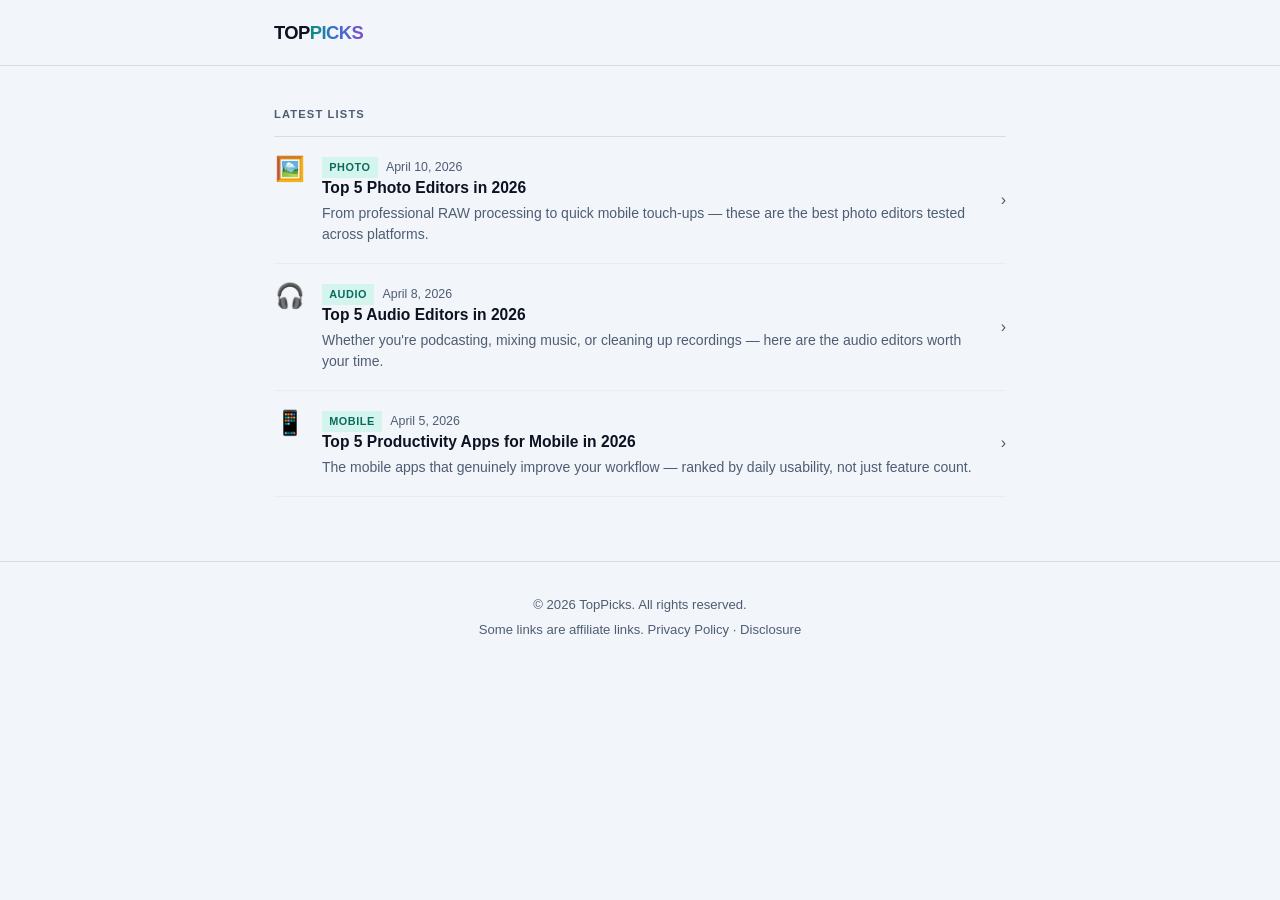
==== index.html @ a7ff0e2b "buildvs" ====
<!DOCTYPE html>
<html lang="en">
<head>
  <meta charset="UTF-8" />
  <meta name="viewport" content="width=device-width, initial-scale=1.0" />
  <title>TopPicks — Best Software & Apps Reviewed</title>
  <meta name="description" content="Honest, hands-on top-5 lists for the software and apps that actually matter. Photo editors, audio tools, mobile apps and more." />
  <link rel="stylesheet" href="style.css" />
</head>
<body>

  <header class="site-header">
    <div class="site-wrapper">
      <a class="site-logo" href="index.html">Top<span>Picks</span></a>
    </div>
  </header>

  <main>
    <div class="site-wrapper">

      <!-- Latest Posts -->
      <section id="categories">
        <p class="section-title">Latest Lists</p>
        <div class="post-list">

          <article class="post-card">
            <div class="post-card-icon">🖼️</div>
            <div class="post-card-body">
              <div class="post-card-meta">
                <span class="tag">Photo</span>
                April 10, 2026
              </div>
              <h2 class="post-card-title">
                <a href="tops/photo-editors.html">Top 5 Photo Editors in 2026</a>
              </h2>
              <p class="post-card-excerpt">From professional RAW processing to quick mobile touch-ups — these are the best photo editors tested across platforms.</p>
            </div>
            <div class="post-card-arrow">›</div>
          </article>

          <article class="post-card">
            <div class="post-card-icon">🎧</div>
            <div class="post-card-body">
              <div class="post-card-meta">
                <span class="tag">Audio</span>
                April 8, 2026
              </div>
              <h2 class="post-card-title">
                <a href="tops/audio-editors.html">Top 5 Audio Editors in 2026</a>
              </h2>
              <p class="post-card-excerpt">Whether you're podcasting, mixing music, or cleaning up recordings — here are the audio editors worth your time.</p>
            </div>
            <div class="post-card-arrow">›</div>
          </article>

          <article class="post-card">
            <div class="post-card-icon">📱</div>
            <div class="post-card-body">
              <div class="post-card-meta">
                <span class="tag">Mobile</span>
                April 5, 2026
              </div>
              <h2 class="post-card-title">
                <a href="tops/mobile-apps.html">Top 5 Productivity Apps for Mobile in 2026</a>
              </h2>
              <p class="post-card-excerpt">The mobile apps that genuinely improve your workflow — ranked by daily usability, not just feature count.</p>
            </div>
            <div class="post-card-arrow">›</div>
          </article>

        </div>
      </section>

</div>
  </main>

  <footer class="site-footer">
    <div class="site-wrapper">
      <p>&copy; 2026 TopPicks. All rights reserved.</p>
      <p>Some links are affiliate links. <a href="#">Privacy Policy</a> · <a href="#">Disclosure</a></p>
    </div>
  </footer>

</body>
</html>
---- style.css ----
/* =====================
   Aurora Borealis Theme
   ===================== */
:root {
  --bg: #f2f5f9;
  --bg-card: #ffffff;
  --bg-card-alt: #eaeff6;
  --text: #0c1221;
  --text-muted: #4e5d73;
  --border: #d6dde8;
  --border-subtle: #e8edf4;
  --accent: #0a8f7c;
  --accent-hover: #067060;
  --accent-text: #ffffff;
  --tag-bg: #d4f4ee;
  --tag-text: #0a6b5c;
  --rank-1: #0a8f7c;
  --rank-2: #3b6fd4;
  --rank-3: #7c4dcc;
  --aurora-a: #0a8f7c;
  --aurora-b: #3b6fd4;
  --aurora-c: #7c4dcc;
}

@media (prefers-color-scheme: dark) {
  :root {
    --bg: #070c14;
    --bg-card: #0d1422;
    --bg-card-alt: #111c2e;
    --text: #dce6f4;
    --text-muted: #5d7494;
    --border: #162030;
    --border-subtle: #111c2e;
    --accent: #2dd4bf;
    --accent-hover: #5eead4;
    --accent-text: #070c14;
    --tag-bg: #0d2a28;
    --tag-text: #2dd4bf;
    --rank-1: #2dd4bf;
    --rank-2: #60a5fa;
    --rank-3: #a78bfa;
    --aurora-a: #2dd4bf;
    --aurora-b: #60a5fa;
    --aurora-c: #a78bfa;
  }
}

/* =====================
   Reset & Base
   ===================== */
*, *::before, *::after {
  box-sizing: border-box;
  margin: 0;
  padding: 0;
}

html {
  font-size: 16px;
  -webkit-text-size-adjust: 100%;
}

body {
  background-color: var(--bg);
  color: var(--text);
  font-family: -apple-system, BlinkMacSystemFont, "Segoe UI", Roboto, "Helvetica Neue", Arial, sans-serif;
  line-height: 1.6;
  min-height: 100vh;
}

a {
  color: var(--accent);
  text-decoration: none;
}

a:hover {
  color: var(--accent-hover);
  text-decoration: underline;
}

/* =====================
   Layout
   ===================== */
.site-wrapper {
  max-width: 780px;
  margin: 0 auto;
  padding: 0 1rem;
}

/* =====================
   Site Header
   ===================== */
.site-header {
  border-bottom: 1px solid var(--border);
  padding: 1.1rem 0;
  margin-bottom: 2.5rem;
}

.site-header .site-wrapper {
  display: flex;
  align-items: center;
}

.site-logo {
  font-size: 1.15rem;
  font-weight: 800;
  color: var(--text);
  letter-spacing: -0.03em;
  text-transform: uppercase;
}

.site-logo span {
  background: linear-gradient(90deg, var(--aurora-a), var(--aurora-b), var(--aurora-c));
  -webkit-background-clip: text;
  -webkit-text-fill-color: transparent;
  background-clip: text;
}

/* =====================
   Site Footer
   ===================== */
.site-footer {
  border-top: 1px solid var(--border);
  margin-top: 4rem;
  padding: 2rem 0;
  color: var(--text-muted);
  font-size: 0.82rem;
  text-align: center;
}

.site-footer p + p {
  margin-top: 0.3rem;
}

.site-footer a {
  color: var(--text-muted);
}

.site-footer a:hover {
  color: var(--accent);
}

/* =====================
   Index Page — Post List
   ===================== */
.section-title {
  font-size: 0.7rem;
  font-weight: 700;
  letter-spacing: 0.1em;
  text-transform: uppercase;
  color: var(--text-muted);
  margin-bottom: 0.75rem;
}

.post-list {
  display: flex;
  flex-direction: column;
  border-top: 1px solid var(--border);
  margin-bottom: 2.5rem;
}

.post-card {
  display: flex;
  align-items: flex-start;
  gap: 1rem;
  padding: 1.1rem 0;
  border-bottom: 1px solid var(--border-subtle);
  transition: background 0.1s;
}

.post-card:hover .post-card-title a {
  color: var(--accent);
}

.post-card-icon {
  font-size: 1.5rem;
  line-height: 1;
  flex-shrink: 0;
  margin-top: 0.15rem;
  width: 2rem;
  text-align: center;
}

.post-card-body {
  flex: 1;
  min-width: 0;
}

.post-card-title {
  font-size: 0.975rem;
  font-weight: 600;
  color: var(--text);
  line-height: 1.3;
}

.post-card-title a {
  color: inherit;
  transition: color 0.1s;
}

.post-card-title a:hover {
  text-decoration: none;
}

.post-card-meta {
  font-size: 0.775rem;
  color: var(--text-muted);
  margin-top: 0.2rem;
}

.post-card-excerpt {
  font-size: 0.875rem;
  color: var(--text-muted);
  margin-top: 0.3rem;
  line-height: 1.5;
}

.post-card-arrow {
  color: var(--text-muted);
  font-size: 1rem;
  flex-shrink: 0;
  align-self: center;
}

/* Tag pill */
.tag {
  display: inline-block;
  background: var(--tag-bg);
  color: var(--tag-text);
  font-size: 0.68rem;
  font-weight: 700;
  letter-spacing: 0.05em;
  padding: 0.1rem 0.45rem;
  margin-right: 0.35rem;
  text-transform: uppercase;
}

/* =====================
   Top Page — Header
   ===================== */
.page-header {
  margin-bottom: 2rem;
  padding-bottom: 1.25rem;
  border-bottom: 1px solid var(--border);
}

.breadcrumb {
  font-size: 0.78rem;
  color: var(--text-muted);
  margin-bottom: 0.6rem;
}

.breadcrumb a {
  color: var(--text-muted);
}

.breadcrumb a:hover {
  color: var(--accent);
  text-decoration: none;
}

.page-header h1 {
  font-size: 1.5rem;
  font-weight: 800;
  line-height: 1.2;
  letter-spacing: -0.03em;
  margin-bottom: 0.4rem;
}

.page-header .subtitle {
  color: var(--text-muted);
  font-size: 0.9rem;
}

.page-header .updated {
  font-size: 0.75rem;
  color: var(--text-muted);
  margin-top: 0.4rem;
}

/* =====================
   Top Page — Ranking Cards
   ===================== */
.top-list {
  display: flex;
  flex-direction: column;
  gap: 0;
  margin-bottom: 2.5rem;
  border-top: 1px solid var(--border);
}

.top-card {
  background: var(--bg-card);
  border-bottom: 1px solid var(--border);
}

.top-card-header {
  display: flex;
  align-items: center;
  gap: 0.85rem;
  padding: 0.9rem 1rem;
  background: var(--bg-card-alt);
  border-bottom: 1px solid var(--border-subtle);
}

.rank-badge {
  font-size: 0.7rem;
  font-weight: 800;
  width: 1.75rem;
  height: 1.75rem;
  display: flex;
  align-items: center;
  justify-content: center;
  flex-shrink: 0;
  letter-spacing: 0.02em;
  color: var(--accent-text);
}

.rank-badge.gold   { background: var(--rank-1); }
.rank-badge.silver { background: var(--rank-2); }
.rank-badge.bronze { background: var(--rank-3); }
.rank-badge:not(.gold):not(.silver):not(.bronze) {
  background: var(--border);
  color: var(--text-muted);
}

.top-card-name {
  font-size: 1rem;
  font-weight: 700;
  flex: 1;
}

.top-card-badge {
  font-size: 0.68rem;
  font-weight: 700;
  padding: 0.15rem 0.5rem;
  letter-spacing: 0.04em;
  text-transform: uppercase;
  white-space: nowrap;
}

.badge-best    { background: #d4f4ee; color: #0a5c50; }
.badge-popular { background: #e0e8fb; color: #2a4eaa; }
.badge-value   { background: #ede9fc; color: #5a30b5; }
.badge-free    { background: #dff5fe; color: #0c5474; }
.badge-pro     { background: #fde8f4; color: #862155; }

@media (prefers-color-scheme: dark) {
  .badge-best    { background: #0b2e28; color: #2dd4bf; }
  .badge-popular { background: #0f1e3e; color: #60a5fa; }
  .badge-value   { background: #1c1040; color: #a78bfa; }
  .badge-free    { background: #082234; color: #38bdf8; }
  .badge-pro     { background: #2a0a1e; color: #f0abcb; }
}

.top-card-body {
  padding: 1rem 1rem;
}

.top-card-desc {
  font-size: 0.875rem;
  color: var(--text-muted);
  margin-bottom: 1rem;
  line-height: 1.6;
}

.pros-cons {
  display: grid;
  grid-template-columns: 1fr 1fr;
  gap: 0.75rem;
  margin-bottom: 1rem;
}

.pros, .cons {
  font-size: 0.8rem;
}

.pros strong, .cons strong {
  display: block;
  font-size: 0.68rem;
  font-weight: 700;
  letter-spacing: 0.08em;
  text-transform: uppercase;
  margin-bottom: 0.35rem;
}

.pros strong { color: var(--aurora-a); }
.cons strong { color: #e05c5c; }

.pros ul, .cons ul {
  list-style: none;
  display: flex;
  flex-direction: column;
  gap: 0.25rem;
}

.pros li::before { content: "+ "; color: var(--aurora-a); font-weight: 700; }
.cons li::before { content: "− "; color: #e05c5c; font-weight: 700; }

.top-card-footer {
  display: flex;
  align-items: center;
  justify-content: space-between;
  flex-wrap: wrap;
  gap: 0.75rem;
  padding: 0.8rem 1rem;
  border-top: 1px solid var(--border-subtle);
  background: var(--bg-card-alt);
}

.price-label {
  font-size: 0.82rem;
  color: var(--text-muted);
}

.price-label strong {
  color: var(--text);
  font-size: 0.95rem;
}

.btn {
  display: inline-block;
  padding: 0.5rem 1rem;
  font-size: 0.82rem;
  font-weight: 700;
  cursor: pointer;
  border: none;
  transition: opacity 0.15s;
  text-align: center;
  letter-spacing: 0.02em;
  text-transform: uppercase;
}

.btn-primary {
  background: linear-gradient(90deg, var(--aurora-a), var(--aurora-b));
  color: #fff;
}

.btn-primary:hover {
  opacity: 0.85;
  color: #fff;
  text-decoration: none;
}

/* =====================
   Disclaimer box
   ===================== */
.disclaimer {
  border-left: 3px solid var(--accent);
  padding: 0.85rem 1rem;
  font-size: 0.8rem;
  color: var(--text-muted);
  line-height: 1.6;
  margin-bottom: 2rem;
  background: var(--bg-card-alt);
}

/* =====================
   Responsive — Tablet+
   ===================== */
@media (min-width: 600px) {
  .site-wrapper {
    padding: 0 1.5rem;
  }

  .page-header h1 {
    font-size: 1.9rem;
  }
}
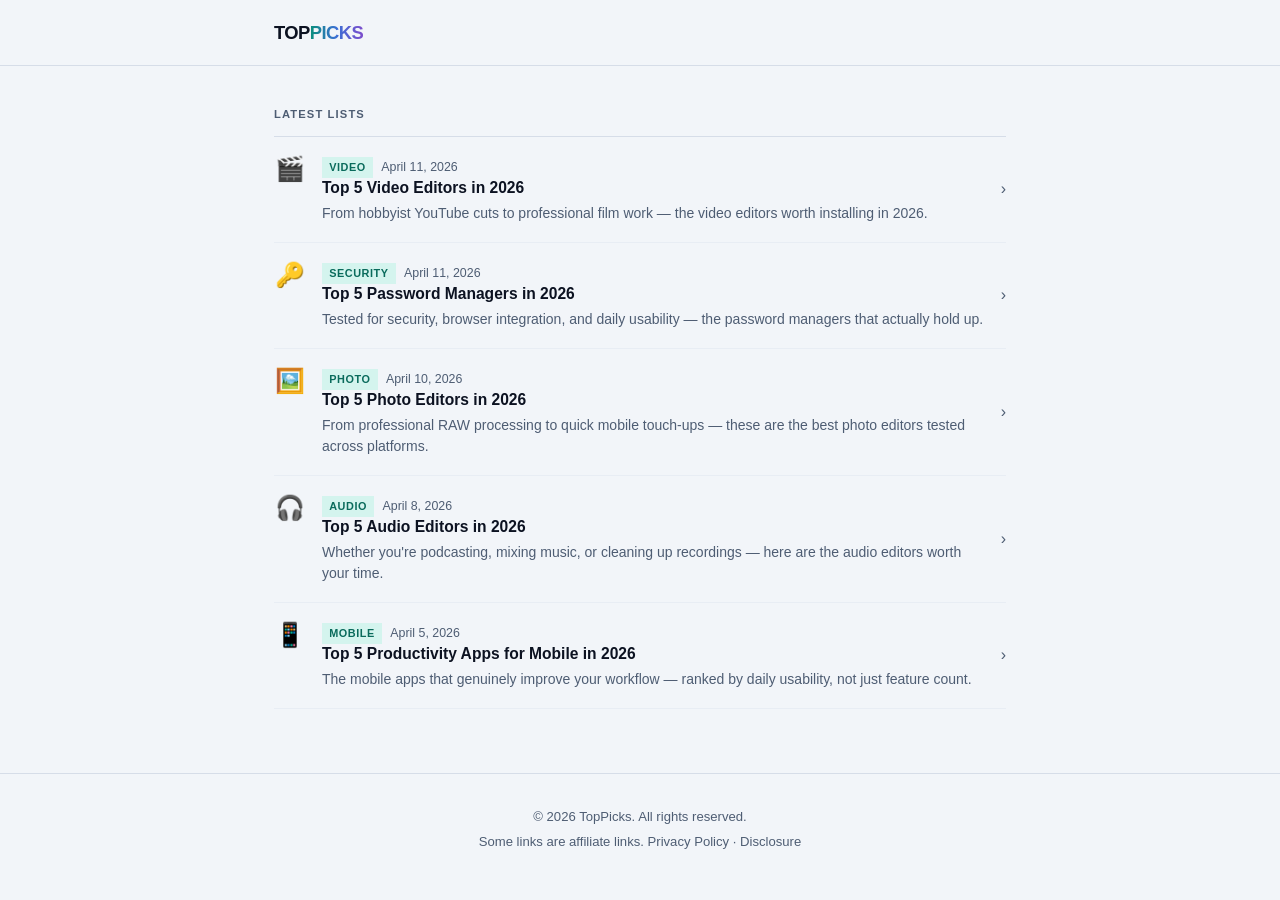
==== commit 509b7be2: "build" ====
--- a/index.html
+++ b/index.html
@@ -21,58 +21,36 @@
       <!-- Latest Posts -->
       <section id="categories">
         <p class="section-title">Latest Lists</p>
-        <div class="post-list">
-
-          <article class="post-card">
-            <div class="post-card-icon">🖼️</div>
-            <div class="post-card-body">
-              <div class="post-card-meta">
-                <span class="tag">Photo</span>
-                April 10, 2026
-              </div>
-              <h2 class="post-card-title">
-                <a href="tops/photo-editors.html">Top 5 Photo Editors in 2026</a>
-              </h2>
-              <p class="post-card-excerpt">From professional RAW processing to quick mobile touch-ups — these are the best photo editors tested across platforms.</p>
-            </div>
-            <div class="post-card-arrow">›</div>
-          </article>
-
-          <article class="post-card">
-            <div class="post-card-icon">🎧</div>
-            <div class="post-card-body">
-              <div class="post-card-meta">
-                <span class="tag">Audio</span>
-                April 8, 2026
-              </div>
-              <h2 class="post-card-title">
-                <a href="tops/audio-editors.html">Top 5 Audio Editors in 2026</a>
-              </h2>
-              <p class="post-card-excerpt">Whether you're podcasting, mixing music, or cleaning up recordings — here are the audio editors worth your time.</p>
-            </div>
-            <div class="post-card-arrow">›</div>
-          </article>
-
-          <article class="post-card">
-            <div class="post-card-icon">📱</div>
-            <div class="post-card-body">
-              <div class="post-card-meta">
-                <span class="tag">Mobile</span>
-                April 5, 2026
-              </div>
-              <h2 class="post-card-title">
-                <a href="tops/mobile-apps.html">Top 5 Productivity Apps for Mobile in 2026</a>
-              </h2>
-              <p class="post-card-excerpt">The mobile apps that genuinely improve your workflow — ranked by daily usability, not just feature count.</p>
-            </div>
-            <div class="post-card-arrow">›</div>
-          </article>
-
-        </div>
+        <div class="post-list" id="post-list"></div>
       </section>
 
-</div>
+    </div>
   </main>
+
+  <script src="db/alltops.js"></script>
+  <script>
+  (function () {
+    var list = document.getElementById('post-list');
+    var sorted = allTops.slice().sort(function (a, b) {
+      return b.date.localeCompare(a.date);
+    });
+    sorted.forEach(function (top) {
+      var date = new Date(top.date + 'T00:00:00');
+      var dateDisplay = date.toLocaleDateString('en-US', { year: 'numeric', month: 'long', day: 'numeric' });
+      var article = document.createElement('article');
+      article.className = 'post-card';
+      article.innerHTML =
+        '<div class="post-card-icon">' + top.icon + '</div>' +
+        '<div class="post-card-body">' +
+          '<div class="post-card-meta"><span class="tag">' + top.tag + '</span> ' + dateDisplay + '</div>' +
+          '<h2 class="post-card-title"><a href="tops/' + top.url + '">' + top.title + '</a></h2>' +
+          '<p class="post-card-excerpt">' + top.excerpt + '</p>' +
+        '</div>' +
+        '<div class="post-card-arrow">›</div>';
+      list.appendChild(article);
+    });
+  })();
+  </script>
 
   <footer class="site-footer">
     <div class="site-wrapper">
--- a/style.css
+++ b/style.css
@@ -455,6 +455,52 @@
 }
 
 /* =====================
+   Suggested Tops (Footer)
+   ===================== */
+.more-tops {
+  border-bottom: 1px solid var(--border);
+  padding-bottom: 1.5rem;
+  margin-bottom: 1.5rem;
+  text-align: left;
+}
+
+.more-tops-title {
+  font-size: 0.7rem;
+  font-weight: 700;
+  letter-spacing: 0.1em;
+  text-transform: uppercase;
+  color: var(--text-muted);
+  margin-bottom: 0.75rem;
+}
+
+.more-tops-list {
+  display: flex;
+  flex-direction: column;
+  gap: 0.75rem;
+}
+
+.more-tops-item a {
+  display: block;
+  font-size: 0.875rem;
+  font-weight: 600;
+  color: var(--text);
+  margin-bottom: 0.15rem;
+  transition: color 0.1s;
+}
+
+.more-tops-item a:hover {
+  color: var(--accent);
+  text-decoration: none;
+}
+
+.more-tops-item p {
+  font-size: 0.78rem;
+  color: var(--text-muted);
+  line-height: 1.4;
+  margin: 0;
+}
+
+/* =====================
    Responsive — Tablet+
    ===================== */
 @media (min-width: 600px) {
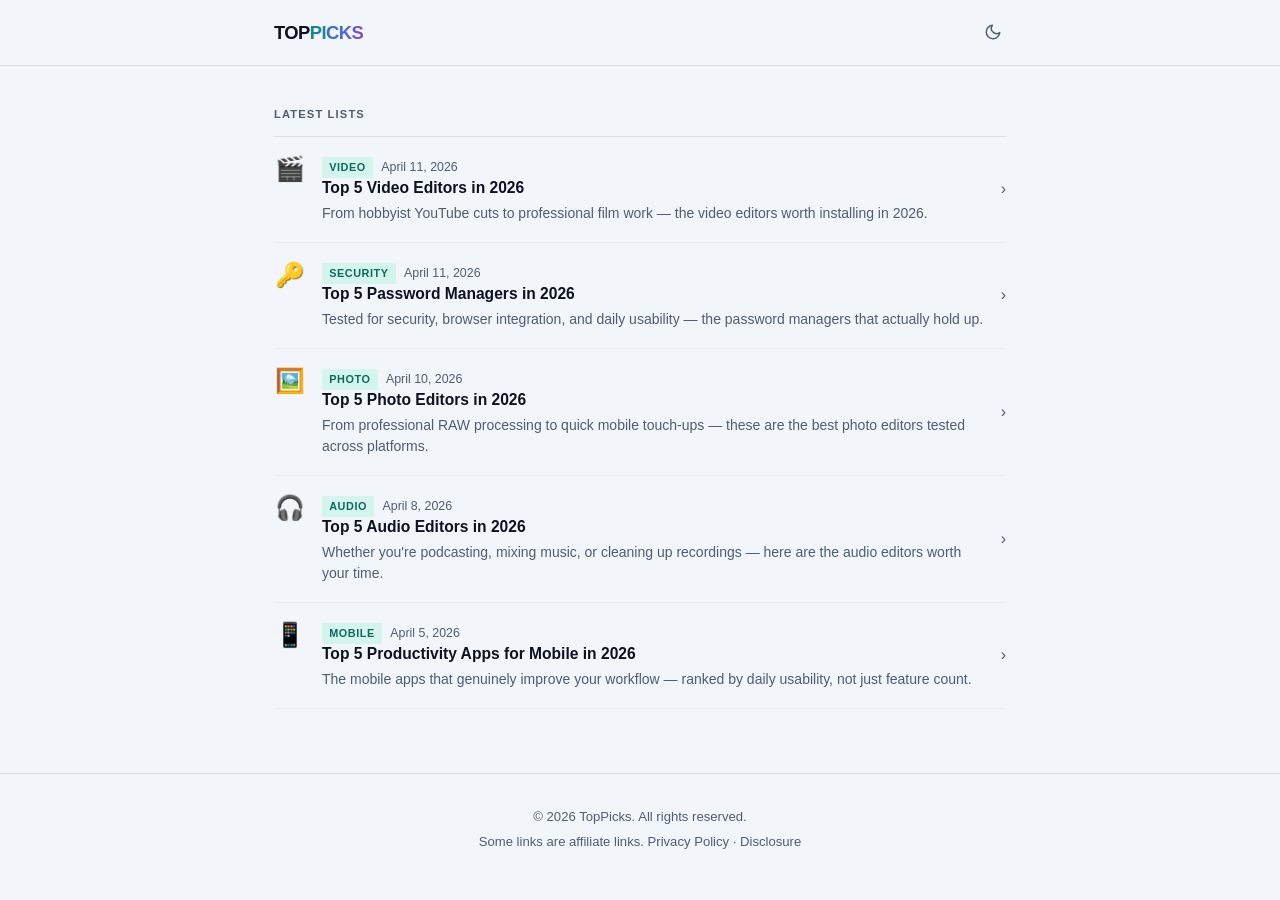
==== commit 07d7ead5: "updates" ====
--- a/index.html
+++ b/index.html
@@ -5,6 +5,7 @@
   <meta name="viewport" content="width=device-width, initial-scale=1.0" />
   <title>TopPicks — Best Software & Apps Reviewed</title>
   <meta name="description" content="Honest, hands-on top-5 lists for the software and apps that actually matter. Photo editors, audio tools, mobile apps and more." />
+  <script>document.documentElement.setAttribute('data-theme',localStorage.getItem('theme')||(window.matchMedia('(prefers-color-scheme:dark)').matches?'dark':'light'));</script>
   <link rel="stylesheet" href="style.css" />
 </head>
 <body>
@@ -12,6 +13,10 @@
   <header class="site-header">
     <div class="site-wrapper">
       <a class="site-logo" href="index.html">Top<span>Picks</span></a>
+      <button class="theme-toggle" id="theme-toggle" aria-label="Toggle theme">
+        <svg class="icon-sun" width="18" height="18" viewBox="0 0 24 24" fill="none" stroke="currentColor" stroke-width="2" stroke-linecap="round" stroke-linejoin="round" aria-hidden="true"><circle cx="12" cy="12" r="5"/><line x1="12" y1="1" x2="12" y2="3"/><line x1="12" y1="21" x2="12" y2="23"/><line x1="4.22" y1="4.22" x2="5.64" y2="5.64"/><line x1="18.36" y1="18.36" x2="19.78" y2="19.78"/><line x1="1" y1="12" x2="3" y2="12"/><line x1="21" y1="12" x2="23" y2="12"/><line x1="4.22" y1="19.78" x2="5.64" y2="18.36"/><line x1="18.36" y1="5.64" x2="19.78" y2="4.22"/></svg>
+        <svg class="icon-moon" width="18" height="18" viewBox="0 0 24 24" fill="none" stroke="currentColor" stroke-width="2" stroke-linecap="round" stroke-linejoin="round" aria-hidden="true"><path d="M21 12.79A9 9 0 1 1 11.21 3 7 7 0 0 0 21 12.79z"/></svg>
+      </button>
     </div>
   </header>
 
@@ -27,6 +32,7 @@
     </div>
   </main>
 
+  <script>document.getElementById('theme-toggle').addEventListener('click',function(){var n=document.documentElement.getAttribute('data-theme')==='dark'?'light':'dark';document.documentElement.setAttribute('data-theme',n);localStorage.setItem('theme',n);});</script>
   <script src="db/alltops.js"></script>
   <script>
   (function () {
--- a/style.css
+++ b/style.css
@@ -23,7 +23,7 @@
 }
 
 @media (prefers-color-scheme: dark) {
-  :root {
+  html:not([data-theme="light"]) {
     --bg: #070c14;
     --bg-card: #0d1422;
     --bg-card-alt: #111c2e;
@@ -45,6 +45,27 @@
   }
 }
 
+html[data-theme="dark"] {
+  --bg: #070c14;
+  --bg-card: #0d1422;
+  --bg-card-alt: #111c2e;
+  --text: #dce6f4;
+  --text-muted: #5d7494;
+  --border: #162030;
+  --border-subtle: #111c2e;
+  --accent: #2dd4bf;
+  --accent-hover: #5eead4;
+  --accent-text: #070c14;
+  --tag-bg: #0d2a28;
+  --tag-text: #2dd4bf;
+  --rank-1: #2dd4bf;
+  --rank-2: #60a5fa;
+  --rank-3: #a78bfa;
+  --aurora-a: #2dd4bf;
+  --aurora-b: #60a5fa;
+  --aurora-c: #a78bfa;
+}
+
 /* =====================
    Reset & Base
    ===================== */
@@ -98,6 +119,7 @@
 .site-header .site-wrapper {
   display: flex;
   align-items: center;
+  justify-content: space-between;
 }
 
 .site-logo {
@@ -283,23 +305,24 @@
 .top-list {
   display: flex;
   flex-direction: column;
-  gap: 0;
   margin-bottom: 2.5rem;
-  border-top: 1px solid var(--border);
 }
 
 .top-card {
-  background: var(--bg-card);
-  border-bottom: 1px solid var(--border);
+  padding: 2rem 0;
+  border-bottom: 1px solid var(--border-subtle);
+}
+
+.top-card:first-child {
+  border-top: 1px solid var(--border-subtle);
 }
 
 .top-card-header {
   display: flex;
   align-items: center;
   gap: 0.85rem;
-  padding: 0.9rem 1rem;
-  background: var(--bg-card-alt);
-  border-bottom: 1px solid var(--border-subtle);
+  padding: 0;
+  margin-bottom: 1rem;
 }
 
 .rank-badge {
@@ -345,56 +368,43 @@
 .badge-pro     { background: #fde8f4; color: #862155; }
 
 @media (prefers-color-scheme: dark) {
-  .badge-best    { background: #0b2e28; color: #2dd4bf; }
-  .badge-popular { background: #0f1e3e; color: #60a5fa; }
-  .badge-value   { background: #1c1040; color: #a78bfa; }
-  .badge-free    { background: #082234; color: #38bdf8; }
-  .badge-pro     { background: #2a0a1e; color: #f0abcb; }
-}
+  html:not([data-theme="light"]) .badge-best    { background: #0b2e28; color: #2dd4bf; }
+  html:not([data-theme="light"]) .badge-popular { background: #0f1e3e; color: #60a5fa; }
+  html:not([data-theme="light"]) .badge-value   { background: #1c1040; color: #a78bfa; }
+  html:not([data-theme="light"]) .badge-free    { background: #082234; color: #38bdf8; }
+  html:not([data-theme="light"]) .badge-pro     { background: #2a0a1e; color: #f0abcb; }
+}
+
+html[data-theme="dark"] .badge-best    { background: #0b2e28; color: #2dd4bf; }
+html[data-theme="dark"] .badge-popular { background: #0f1e3e; color: #60a5fa; }
+html[data-theme="dark"] .badge-value   { background: #1c1040; color: #a78bfa; }
+html[data-theme="dark"] .badge-free    { background: #082234; color: #38bdf8; }
+html[data-theme="dark"] .badge-pro     { background: #2a0a1e; color: #f0abcb; }
 
 .top-card-body {
-  padding: 1rem 1rem;
+  padding: 0;
 }
 
 .top-card-desc {
-  font-size: 0.875rem;
-  color: var(--text-muted);
-  margin-bottom: 1rem;
-  line-height: 1.6;
-}
-
-.pros-cons {
-  display: grid;
-  grid-template-columns: 1fr 1fr;
-  gap: 0.75rem;
-  margin-bottom: 1rem;
-}
-
-.pros, .cons {
+  font-size: 0.925rem;
+  color: var(--text);
+  margin-bottom: 1.5rem;
+  line-height: 1.75;
+}
+
+.pros {
   font-size: 0.8rem;
-}
-
-.pros strong, .cons strong {
-  display: block;
-  font-size: 0.68rem;
-  font-weight: 700;
-  letter-spacing: 0.08em;
-  text-transform: uppercase;
-  margin-bottom: 0.35rem;
-}
-
-.pros strong { color: var(--aurora-a); }
-.cons strong { color: #e05c5c; }
-
-.pros ul, .cons ul {
+  margin-bottom: 1.25rem;
+}
+
+.pros ul {
   list-style: none;
   display: flex;
-  flex-direction: column;
-  gap: 0.25rem;
+  flex-wrap: wrap;
+  gap: 0.35rem 1.25rem;
 }
 
 .pros li::before { content: "+ "; color: var(--aurora-a); font-weight: 700; }
-.cons li::before { content: "− "; color: #e05c5c; font-weight: 700; }
 
 .top-card-footer {
   display: flex;
@@ -402,9 +412,8 @@
   justify-content: space-between;
   flex-wrap: wrap;
   gap: 0.75rem;
-  padding: 0.8rem 1rem;
+  padding: 1.25rem 0 0;
   border-top: 1px solid var(--border-subtle);
-  background: var(--bg-card-alt);
 }
 
 .price-label {
@@ -455,6 +464,34 @@
 }
 
 /* =====================
+   Theme Toggle Button
+   ===================== */
+.theme-toggle {
+  background: none;
+  border: none;
+  cursor: pointer;
+  color: var(--text-muted);
+  padding: 0.25rem;
+  display: flex;
+  align-items: center;
+  justify-content: center;
+  transition: color 0.15s;
+  flex-shrink: 0;
+}
+
+.theme-toggle:hover {
+  color: var(--accent);
+}
+
+/* Light mode: show moon (click → go dark) */
+html[data-theme="light"] .theme-toggle .icon-sun  { display: none; }
+html[data-theme="light"] .theme-toggle .icon-moon { display: block; }
+
+/* Dark mode: show sun (click → go light) */
+html[data-theme="dark"] .theme-toggle .icon-sun  { display: block; }
+html[data-theme="dark"] .theme-toggle .icon-moon { display: none; }
+
+/* =====================
    Suggested Tops (Footer)
    ===================== */
 .more-tops {
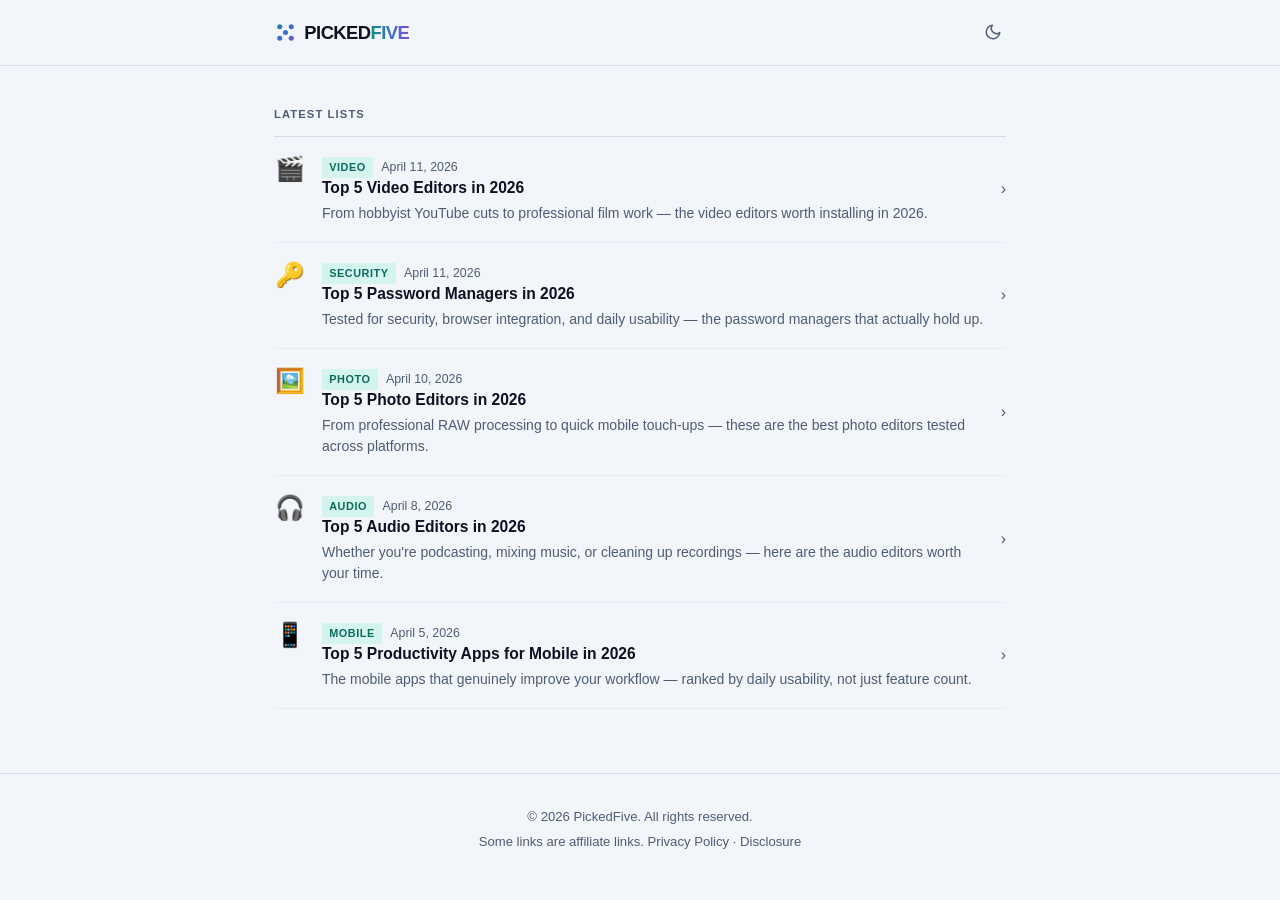
==== commit 24ea62d7: "dd" ====
--- a/index.html
+++ b/index.html
@@ -3,7 +3,7 @@
 <head>
   <meta charset="UTF-8" />
   <meta name="viewport" content="width=device-width, initial-scale=1.0" />
-  <title>TopPicks — Best Software & Apps Reviewed</title>
+  <title>PickedFive — Best Software & Apps Reviewed</title>
   <meta name="description" content="Honest, hands-on top-5 lists for the software and apps that actually matter. Photo editors, audio tools, mobile apps and more." />
   <script>document.documentElement.setAttribute('data-theme',localStorage.getItem('theme')||(window.matchMedia('(prefers-color-scheme:dark)').matches?'dark':'light'));</script>
   <link rel="stylesheet" href="style.css" />
@@ -12,7 +12,7 @@
 
   <header class="site-header">
     <div class="site-wrapper">
-      <a class="site-logo" href="index.html">Top<span>Picks</span></a>
+      <a class="site-logo" href="index.html"><svg class="logo-icon" viewBox="0 0 20 20" fill="none" aria-hidden="true"><circle cx="5" cy="5" r="2.2" fill="url(#pfg)"/><circle cx="15" cy="5" r="2.2" fill="url(#pfg)"/><circle cx="10" cy="10" r="2.2" fill="url(#pfg)"/><circle cx="5" cy="15" r="2.2" fill="url(#pfg)"/><circle cx="15" cy="15" r="2.2" fill="url(#pfg)"/><defs><linearGradient id="pfg" x1="0" y1="0" x2="20" y2="20" gradientUnits="userSpaceOnUse"><stop offset="0%" stop-color="var(--aurora-a)"/><stop offset="50%" stop-color="var(--aurora-b)"/><stop offset="100%" stop-color="var(--aurora-c)"/></linearGradient></defs></svg>Picked<span>Five</span></a>
       <button class="theme-toggle" id="theme-toggle" aria-label="Toggle theme">
         <svg class="icon-sun" width="18" height="18" viewBox="0 0 24 24" fill="none" stroke="currentColor" stroke-width="2" stroke-linecap="round" stroke-linejoin="round" aria-hidden="true"><circle cx="12" cy="12" r="5"/><line x1="12" y1="1" x2="12" y2="3"/><line x1="12" y1="21" x2="12" y2="23"/><line x1="4.22" y1="4.22" x2="5.64" y2="5.64"/><line x1="18.36" y1="18.36" x2="19.78" y2="19.78"/><line x1="1" y1="12" x2="3" y2="12"/><line x1="21" y1="12" x2="23" y2="12"/><line x1="4.22" y1="19.78" x2="5.64" y2="18.36"/><line x1="18.36" y1="5.64" x2="19.78" y2="4.22"/></svg>
         <svg class="icon-moon" width="18" height="18" viewBox="0 0 24 24" fill="none" stroke="currentColor" stroke-width="2" stroke-linecap="round" stroke-linejoin="round" aria-hidden="true"><path d="M21 12.79A9 9 0 1 1 11.21 3 7 7 0 0 0 21 12.79z"/></svg>
@@ -60,7 +60,7 @@
 
   <footer class="site-footer">
     <div class="site-wrapper">
-      <p>&copy; 2026 TopPicks. All rights reserved.</p>
+      <p>&copy; 2026 PickedFive. All rights reserved.</p>
       <p>Some links are affiliate links. <a href="#">Privacy Policy</a> · <a href="#">Disclosure</a></p>
     </div>
   </footer>
--- a/style.css
+++ b/style.css
@@ -128,6 +128,15 @@
   color: var(--text);
   letter-spacing: -0.03em;
   text-transform: uppercase;
+  display: inline-flex;
+  align-items: center;
+}
+
+.logo-icon {
+  flex-shrink: 0;
+  width: 1.25em;
+  height: 1.25em;
+  margin-right: 0.4em;
 }
 
 .site-logo span {
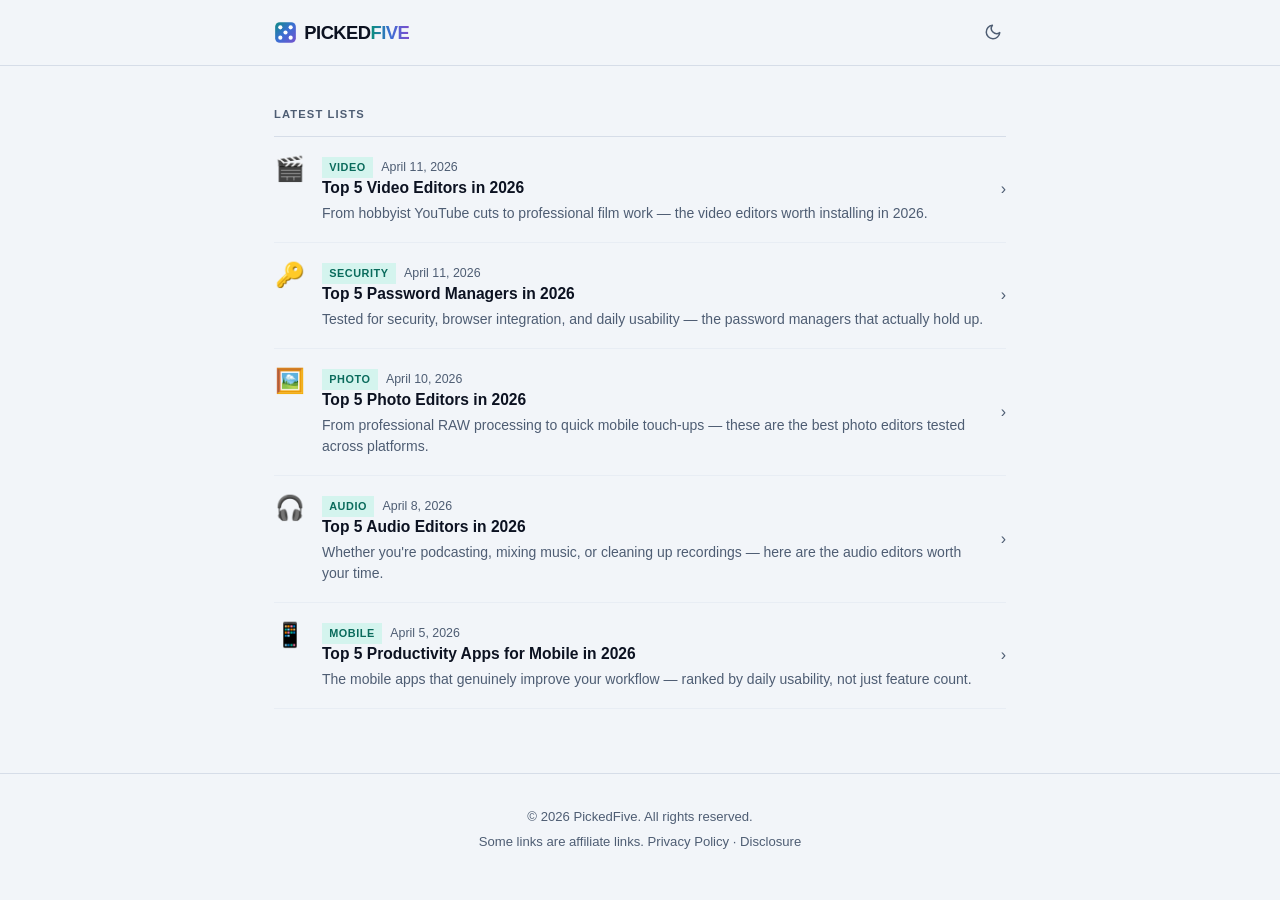
==== commit 4a58aa08: "1" ====
--- a/index.html
+++ b/index.html
@@ -3,16 +3,27 @@
 <head>
   <meta charset="UTF-8" />
   <meta name="viewport" content="width=device-width, initial-scale=1.0" />
+  <meta name='impact-site-verification' value='05649c51-4749-46db-9ff6-38ff1c3c47de'>
   <title>PickedFive — Best Software & Apps Reviewed</title>
   <meta name="description" content="Honest, hands-on top-5 lists for the software and apps that actually matter. Photo editors, audio tools, mobile apps and more." />
+  <link rel="canonical" href="https://pickedfive.com/" />
+  <meta property="og:type" content="website" />
+  <meta property="og:url" content="https://pickedfive.com/" />
+  <meta property="og:title" content="PickedFive — Best Software & Apps Reviewed" />
+  <meta property="og:description" content="Honest, hands-on top-5 lists for the software and apps that actually matter. Photo editors, audio tools, mobile apps and more." />
+  <meta name="twitter:card" content="summary" />
+  <meta name="twitter:title" content="PickedFive — Best Software & Apps Reviewed" />
+  <meta name="twitter:description" content="Honest, hands-on top-5 lists for the software and apps that actually matter. Photo editors, audio tools, mobile apps and more." />
   <script>document.documentElement.setAttribute('data-theme',localStorage.getItem('theme')||(window.matchMedia('(prefers-color-scheme:dark)').matches?'dark':'light'));</script>
+  <link rel="icon" href="favicon.svg" type="image/svg+xml" />
   <link rel="stylesheet" href="style.css" />
+  
 </head>
 <body>
 
   <header class="site-header">
     <div class="site-wrapper">
-      <a class="site-logo" href="index.html"><svg class="logo-icon" viewBox="0 0 20 20" fill="none" aria-hidden="true"><circle cx="5" cy="5" r="2.2" fill="url(#pfg)"/><circle cx="15" cy="5" r="2.2" fill="url(#pfg)"/><circle cx="10" cy="10" r="2.2" fill="url(#pfg)"/><circle cx="5" cy="15" r="2.2" fill="url(#pfg)"/><circle cx="15" cy="15" r="2.2" fill="url(#pfg)"/><defs><linearGradient id="pfg" x1="0" y1="0" x2="20" y2="20" gradientUnits="userSpaceOnUse"><stop offset="0%" stop-color="var(--aurora-a)"/><stop offset="50%" stop-color="var(--aurora-b)"/><stop offset="100%" stop-color="var(--aurora-c)"/></linearGradient></defs></svg>Picked<span>Five</span></a>
+      <a class="site-logo" href="index.html"><svg class="logo-icon" viewBox="0 0 20 20" fill="none" aria-hidden="true"><rect x="1" y="1" width="18" height="18" rx="4" fill="url(#pfg)"/><circle cx="5.5" cy="5.5" r="1.8" fill="white"/><circle cx="14.5" cy="5.5" r="1.8" fill="white"/><circle cx="10" cy="10" r="1.8" fill="white"/><circle cx="5.5" cy="14.5" r="1.8" fill="white"/><circle cx="14.5" cy="14.5" r="1.8" fill="white"/><defs><linearGradient id="pfg" x1="0" y1="0" x2="20" y2="20" gradientUnits="userSpaceOnUse"><stop offset="0%" stop-color="var(--aurora-a)"/><stop offset="50%" stop-color="var(--aurora-b)"/><stop offset="100%" stop-color="var(--aurora-c)"/></linearGradient></defs></svg>Picked<span>Five</span></a>
       <button class="theme-toggle" id="theme-toggle" aria-label="Toggle theme">
         <svg class="icon-sun" width="18" height="18" viewBox="0 0 24 24" fill="none" stroke="currentColor" stroke-width="2" stroke-linecap="round" stroke-linejoin="round" aria-hidden="true"><circle cx="12" cy="12" r="5"/><line x1="12" y1="1" x2="12" y2="3"/><line x1="12" y1="21" x2="12" y2="23"/><line x1="4.22" y1="4.22" x2="5.64" y2="5.64"/><line x1="18.36" y1="18.36" x2="19.78" y2="19.78"/><line x1="1" y1="12" x2="3" y2="12"/><line x1="21" y1="12" x2="23" y2="12"/><line x1="4.22" y1="19.78" x2="5.64" y2="18.36"/><line x1="18.36" y1="5.64" x2="19.78" y2="4.22"/></svg>
         <svg class="icon-moon" width="18" height="18" viewBox="0 0 24 24" fill="none" stroke="currentColor" stroke-width="2" stroke-linecap="round" stroke-linejoin="round" aria-hidden="true"><path d="M21 12.79A9 9 0 1 1 11.21 3 7 7 0 0 0 21 12.79z"/></svg>
@@ -25,7 +36,7 @@
 
       <!-- Latest Posts -->
       <section id="categories">
-        <p class="section-title">Latest Lists</p>
+        <h1 class="section-title">Latest Lists</h1>
         <div class="post-list" id="post-list"></div>
       </section>
 
